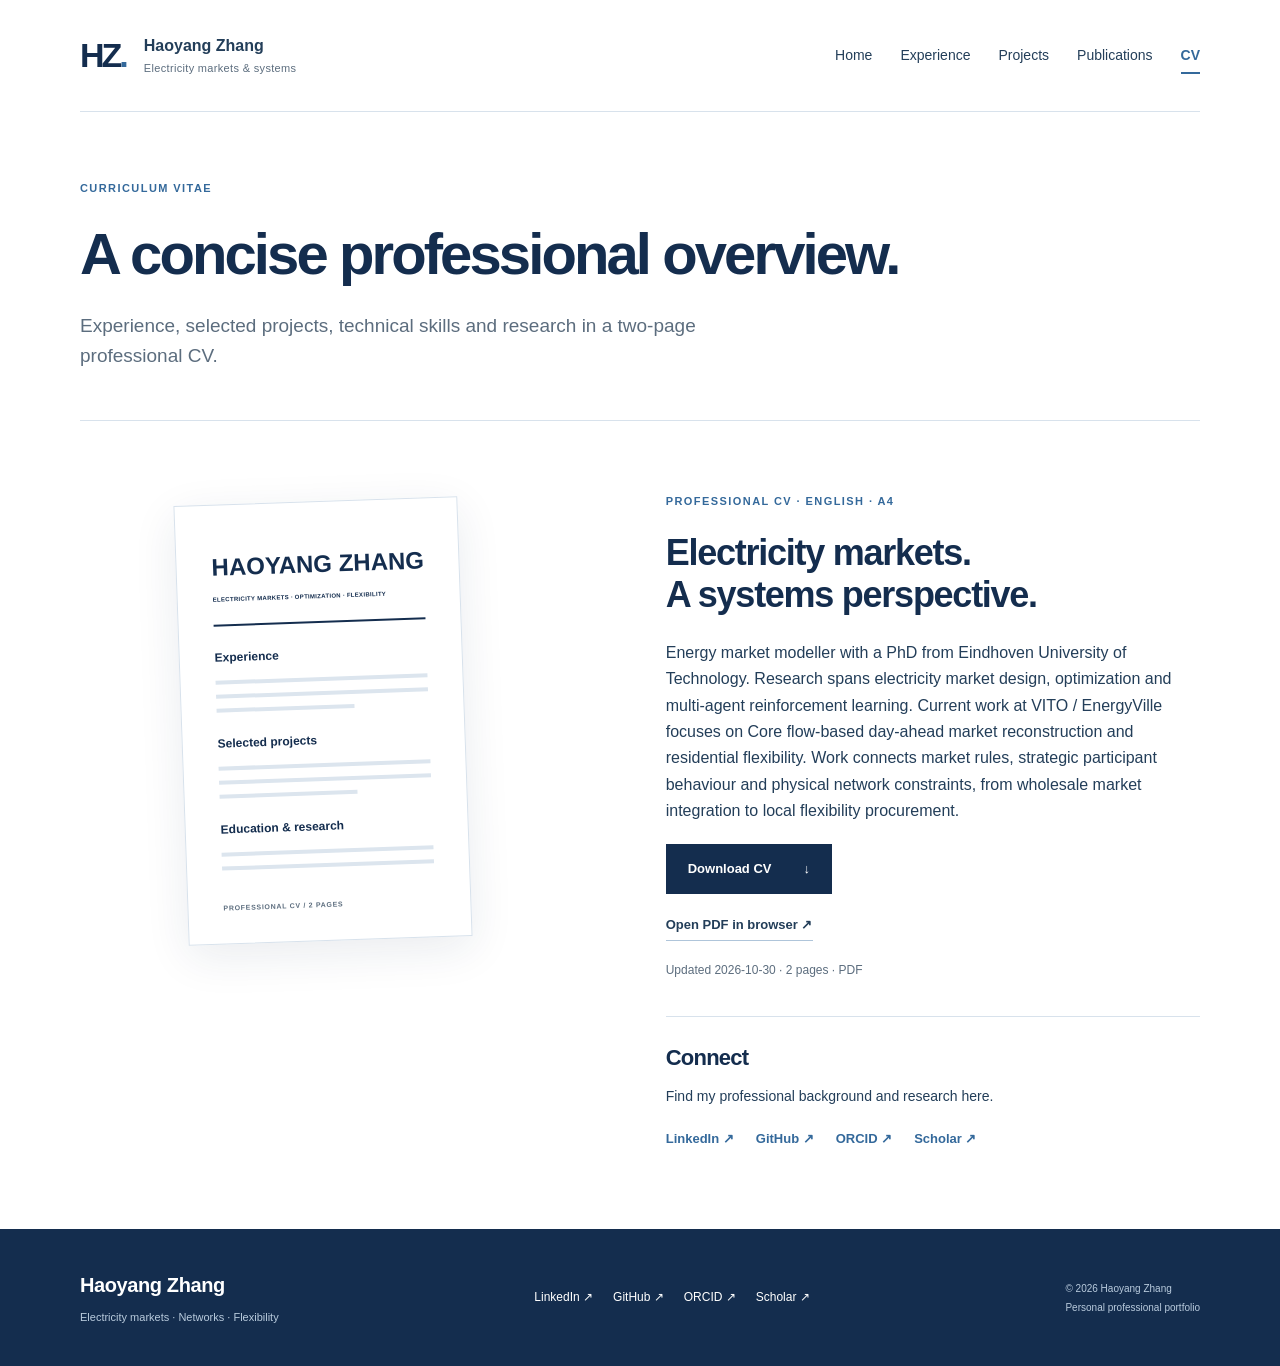
==== cv/index.html @ 6460a1ed "Publish reviewed professional portfolio" ====
<!doctype html>
<html lang="en">
<head>
  <meta charset="utf-8">
  <meta name="viewport" content="width=device-width,initial-scale=1">
  <meta name="description" content="I study how electricity markets work, how participants respond to their rules, and how network constraints shape the outcome. At VITO / EnergyVille, I work on European market reconstruction and residential flexibility.">
  <meta name="theme-color" content="#142D4E">
  <title>CV | Haoyang Zhang</title>
  <link rel="canonical" href="https://zhanghaoyang1993.github.io/cv/">
  <link rel="icon" href="/assets/favicon.svg" type="image/svg+xml">
  <link rel="stylesheet" href="/assets/style.css">
</head>
<body>
<a class="skip" href="#main">Skip to content</a>
<header class="header wrap">
  <a class="identity" href="/" aria-label="Haoyang Zhang home"><span class="monogram">HZ<span>.</span></span><span>Haoyang Zhang<span class="identity-sub">Electricity markets & systems</span></span></a>
  <nav aria-label="Main navigation"><a href="/">Home</a><a href="/experience/">Experience</a><a href="/projects/">Projects</a><a href="/publications/">Publications</a><a href="/cv/" aria-current="page">CV</a></nav>
</header>
<main id="main">

<section class="page-heading wrap"><p class="eyebrow">Curriculum vitae</p><h1>A concise professional overview.</h1><p class="deck">Experience, selected projects, technical skills and research in a two-page professional CV.</p></section>
<section class="wrap section cv-layout"><div class="cv-paper" aria-hidden="true"><div>HAOYANG ZHANG</div><span>ELECTRICITY MARKETS · OPTIMIZATION · FLEXIBILITY</span><hr><b>Experience</b><i></i><i></i><i class="short"></i><b>Selected projects</b><i></i><i></i><i class="short"></i><b>Education & research</b><i></i><i></i><span class="paper-page">PROFESSIONAL CV / 2 PAGES</span></div><div class="cv-copy"><p class="eyebrow">Professional CV · English · A4</p><h2>Electricity markets.<br>A systems perspective.</h2><p>Energy market modeller with a PhD from Eindhoven University of Technology. Research spans electricity market design, optimization and multi-agent reinforcement learning. Current work at VITO / EnergyVille focuses on Core flow-based day-ahead market reconstruction and residential flexibility. Work connects market rules, strategic participant behaviour and physical network constraints, from wholesale market integration to local flexibility procurement.</p><a class="button" href="/assets/Haoyang_Zhang_Professional_CV.pdf" download>Download CV <span aria-hidden="true">↓</span></a><a class="text-link" href="/assets/Haoyang_Zhang_Professional_CV.pdf">Open PDF in browser ↗</a><p class="small">Updated 2026-10-30 · 2 pages · PDF</p><div class="contact-block"><h3>Connect</h3><p>Find my professional background and research here.</p><div class="inline-links"><a href="https://be.linkedin.com/in/haoyang-zhang-272397138">LinkedIn ↗</a><a href="https://github.com/zhanghaoyang1993">GitHub ↗</a><a href="https://orcid.org/0000-0002-3418-0367">ORCID ↗</a><a href="https://scholar.google.com/citations?user=-BL6CnoAAAAJ&amp;hl=en">Scholar ↗</a></div></div></div></section>

</main>
<footer class="footer"><div class="wrap footer-inner"><div class="footer-name">Haoyang Zhang<span>Electricity markets · Networks · Flexibility</span></div><div class="footer-links"><a href="https://be.linkedin.com/in/haoyang-zhang-272397138">LinkedIn ↗</a><a href="https://github.com/zhanghaoyang1993">GitHub ↗</a><a href="https://orcid.org/0000-0002-3418-0367">ORCID ↗</a><a href="https://scholar.google.com/citations?user=-BL6CnoAAAAJ&amp;hl=en">Scholar ↗</a></div><p>© 2026 Haoyang Zhang<br><span>Personal professional portfolio</span></p></div></footer>
</body></html>
---- assets/style.css ----
:root{--navy:#142D4E;--blue:#34699B;--light:#EEF5FC;--white:#FFFFFF;--ink:#233e59;--muted:#5c6d7e;--line:#d8e2ec}*{box-sizing:border-box}html{scroll-behavior:smooth;scroll-padding-top:24px}body{margin:0;color:var(--ink);background:var(--white);font-family:"Segoe UI",Arial,sans-serif;font-size:16px;line-height:1.65;-webkit-font-smoothing:antialiased}a{color:inherit;text-decoration:none}a:hover{color:var(--blue)}a:focus-visible{outline:3px solid var(--blue);outline-offset:5px}h1,h2,h3,p{margin-top:0}h1,h2,h3{color:var(--navy);font-weight:600;line-height:1.16;letter-spacing:-.035em}h2{font-size:38px;margin-bottom:24px}h3{font-size:24px;margin-bottom:14px}p{margin-bottom:20px}ul,ol{padding-left:22px}li{margin-bottom:10px}.wrap{width:min(1120px,calc(100% - 80px));margin:auto}.header{min-height:112px;display:flex;align-items:center;justify-content:space-between;gap:30px;border-bottom:1px solid var(--line)}.identity{display:flex;align-items:center;gap:18px;font-size:16px;font-weight:600;line-height:1.4}.identity-sub{display:block;font-weight:400;color:var(--muted);font-size:11px;letter-spacing:.03em;margin-top:4px}.monogram{font-size:34px;letter-spacing:-3px;color:var(--navy)}.monogram span{color:var(--blue)}nav{display:flex;gap:28px;font-size:14px}nav a{padding:12px 0;position:relative}nav a[aria-current=page]{color:var(--blue);font-weight:600}nav a[aria-current=page]:after{content:"";position:absolute;bottom:5px;left:0;right:0;height:2px;background:var(--blue)}.hero{display:grid;grid-template-columns:1.15fr 1fr;gap:60px;align-items:center;padding-top:68px;padding-bottom:76px}.eyebrow{text-transform:uppercase;letter-spacing:.13em;font-size:11px;line-height:1.6;font-weight:650;color:var(--blue);margin-bottom:22px}.dot{display:inline-block;width:6px;height:6px;border-radius:50%;background:var(--blue);margin:0 9px 2px 0}.hero h1{font-size:100px;line-height:.99;letter-spacing:-.07em;margin:26px 0 26px}.hero h1 span{color:var(--blue)}.hero-role{font-size:20px;line-height:1.6;margin-bottom:30px}.hero-role span{font-size:16px;color:var(--muted)}.actions{display:flex;align-items:center;gap:26px;flex-wrap:wrap}.button{display:inline-flex;align-items:center;gap:32px;background:var(--navy);color:white;font-size:13px;font-weight:600;padding:14px 22px}.button:hover{background:var(--blue);color:white}.text-link{font-size:13px;font-weight:600;border-bottom:1px solid #afc5da;padding-bottom:5px}.research-visual{background:var(--light);padding:28px 30px 24px;margin-top:16px}.visual-label{display:flex;justify-content:space-between;gap:15px;font-size:9px;letter-spacing:.14em;color:var(--blue)}.research-visual svg{width:100%;display:block;margin:26px 0 12px}.research-visual p{font-size:24px;line-height:1.35;letter-spacing:-.03em;font-weight:350;margin-bottom:16px}.research-visual strong{font-weight:600}.visual-caption{font-size:10px;color:var(--muted)}.intro-band{background:var(--light);padding:48px 0}.split{display:grid;grid-template-columns:1fr 2fr;gap:56px}.split>.eyebrow{padding-top:6px}.intro-text{font-size:20px;line-height:1.65;letter-spacing:-.015em}.intro-text p:last-child{margin-bottom:0}.intro-text strong{font-weight:600}.section{padding-top:72px;padding-bottom:64px}.section-top{display:flex;justify-content:space-between;align-items:end;margin-bottom:32px}.section-top h2{margin-bottom:0}.section-top .eyebrow{margin-bottom:10px}.project-row{display:grid;grid-template-columns:72px 1fr;border-top:1px solid var(--line);padding:32px 0}.project-row:last-child{border-bottom:1px solid var(--line)}.project-number{font-size:13px;color:var(--blue);padding-top:4px}.project-row .eyebrow{font-size:10px;margin-bottom:10px}.project-row h3{font-size:30px}.project-row h3 a{display:flex;justify-content:space-between;gap:20px}.project-row h3 span{font-size:25px;font-weight:400}.project-row p:not(.eyebrow){max-width:800px;font-size:16px;margin-bottom:18px}.tags{display:flex;flex-wrap:wrap;gap:8px 20px}.tags span{font-size:11px;color:var(--muted)}.tags span:not(:last-child):after{content:"/";margin-left:20px;color:#b6c4d2}.research-strip{display:grid;grid-template-columns:1fr 1fr;gap:100px;padding-top:28px;padding-bottom:88px}.research-strip>div:nth-child(2){padding-top:36px}.research-strip h2{font-size:38px}.page-heading{padding:68px 0 48px;border-bottom:1px solid var(--line)}.page-heading h1{font-size:58px;max-width:850px;margin-bottom:24px;letter-spacing:-.05em}.deck{font-size:19px;max-width:710px;color:var(--muted);line-height:1.6;margin-bottom:0}.timeline h2{margin-bottom:36px}.timeline-row{display:grid;grid-template-columns:240px 1fr;gap:40px;padding:30px 0;border-top:1px solid var(--line)}.timeline-row:last-child{padding-bottom:0}.date{font-size:13px;color:var(--blue)}.date span{color:var(--muted)}.timeline-row .eyebrow{margin-bottom:9px}.timeline-row h3{margin-bottom:8px}.organization{font-size:16px;font-weight:600;margin-bottom:14px}.timeline-row p:last-child{margin-bottom:0}.timeline-row ul{font-size:15px}.inline-links{display:flex;flex-wrap:wrap;gap:22px;font-size:13px;font-weight:600;color:var(--blue)}.education-band{background:var(--light)}.awards{display:grid;grid-template-columns:repeat(3,1fr);gap:36px;margin-top:40px}.awards article{border-top:2px solid var(--blue);padding-top:20px}.awards h3{font-size:21px}.awards p{font-size:13px}.detail-hero{padding:40px 0 48px;border-bottom:1px solid var(--line)}.back-link{font-size:13px;display:inline-block;margin-bottom:42px;color:var(--blue)}.detail-hero h1{font-size:60px;max-width:800px;overflow-wrap:anywhere}.detail-hero .tags{margin-top:24px}.detail-layout{display:grid;grid-template-columns:230px 1fr;gap:70px;padding-top:52px;padding-bottom:60px}.detail-layout aside a{display:block;font-size:13px;padding:8px 0}.prose section{margin-bottom:45px}.prose h2{font-size:28px}.prose .question{font-size:23px;line-height:1.5;color:var(--navy)}.prose a{color:var(--blue);text-decoration:underline}.next-project{border-top:1px solid var(--line);padding:32px 0 60px}.next-project a{font-size:28px;color:var(--navy);display:flex;justify-content:space-between}.publication-intro{display:flex;justify-content:space-between;gap:30px;align-items:start;font-size:13px}.publication-intro .text-link{white-space:nowrap}.year-nav{margin:20px 0 36px;gap:18px;flex-wrap:wrap}.year-nav a{padding:8px 14px;background:var(--light);font-size:13px;color:var(--blue)}.publication-year{display:grid;grid-template-columns:150px 1fr;gap:35px;border-top:1px solid var(--line);padding-top:35px}.publication-year>h2{color:var(--blue);font-size:28px}.publication{padding-bottom:30px;margin-bottom:30px;border-bottom:1px solid var(--line)}.publication:last-child{border-bottom:0;margin-bottom:0}.publication .eyebrow{font-size:10px;margin-bottom:12px}.publication h3{font-size:22px;line-height:1.4;letter-spacing:-.02em}.authors{font-size:13px;margin-bottom:8px}.venue{font-size:13px;color:var(--muted);margin-bottom:8px}.doi{font-size:12px;color:var(--blue);overflow-wrap:anywhere}.publication-note{font-size:12px;color:var(--blue);margin:8px 0}.cv-layout{display:grid;grid-template-columns:1fr 1.1fr;gap:100px;align-items:start}.cv-paper{background:white;box-shadow:0 12px 45px #142d4e17;border:1px solid var(--line);padding:42px 35px 30px;aspect-ratio:210/297;transform:rotate(-2deg);font-size:24px;font-weight:650;color:var(--navy);max-width:380px;margin:8px auto}.cv-paper>span{display:block;font-size:6px;letter-spacing:.05em;margin-top:8px}.cv-paper hr{border:0;border-top:2px solid var(--navy);margin:20px 0}.cv-paper b{font-size:12px;display:block;margin:22px 0 12px}.cv-paper i{display:block;height:4px;background:#dce5ee;width:100%;margin:10px 0}.cv-paper i.short{width:65%}.cv-paper span.paper-page{font-size:7px;margin-top:32px;letter-spacing:.1em;color:var(--muted)}.cv-copy h2{font-size:36px}.cv-copy>.text-link{display:block;width:max-content;margin:20px 0}.small{font-size:12px;color:var(--muted)}.contact-block{border-top:1px solid var(--line);padding-top:28px;margin-top:35px}.contact-block h3{font-size:22px}.contact-block p{font-size:14px}.footer{background:var(--navy);color:white;padding:40px 0;margin-top:16px}.footer-inner{display:flex;align-items:center;justify-content:space-between;gap:35px}.footer-name{font-size:20px;font-weight:600;letter-spacing:-.02em}.footer-name span{display:block;font-size:11px;color:#b9cbdd;font-weight:400;letter-spacing:0;margin-top:6px}.footer-links{display:flex;gap:20px;font-size:12px}.footer a:hover{color:#b9d8f4}.footer p{font-size:10px;line-height:1.9;margin:0;color:#b9cbdd}.skip{position:fixed;left:20px;top:-80px;background:white;color:var(--navy);padding:12px;z-index:99}.skip:focus{top:12px}
@media(max-width:900px){.wrap{width:calc(100% - 48px)}.header{gap:24px}.identity-sub{display:none}nav{gap:19px}.hero{gap:32px;padding-top:48px}.hero h1{font-size:82px}.research-visual{padding:22px}.research-visual p{font-size:21px}.actions{gap:18px}.split{gap:30px;grid-template-columns:1fr 2fr}.research-strip{gap:50px}.timeline-row{grid-template-columns:185px 1fr;gap:30px}.detail-layout{grid-template-columns:180px 1fr;gap:35px}.cv-layout{gap:55px}.footer-inner{flex-wrap:wrap}.publication-year{grid-template-columns:100px 1fr}}
@media(max-width:640px){.wrap{width:calc(100% - 40px)}.header{flex-direction:column;align-items:start;gap:10px;padding:20px 0 12px;min-height:0}.identity{font-size:14px}.monogram{font-size:28px}.identity-sub{display:block;font-size:10px}.header nav{width:100%;justify-content:space-between;gap:10px;font-size:12px}.hero{grid-template-columns:1fr;gap:28px;padding:38px 0 40px}.hero h1{font-size:82px;margin:24px 0}.hero .eyebrow{font-size:9px}.hero-role{font-size:18px}.hero-role span{font-size:14px}.actions{gap:22px}.button{font-size:12px;padding:13px 18px;gap:22px}.text-link{font-size:12px}.research-visual{margin-top:5px;padding:22px 24px}.research-visual svg{max-height:235px;margin:15px 0}.research-visual p{font-size:23px}.split{grid-template-columns:1fr;gap:8px}.intro-band{padding:30px 0}.intro-text{font-size:17px}.section{padding-top:42px;padding-bottom:40px}h2{font-size:30px}.section-top{gap:20px;align-items:end}.section-top .eyebrow{font-size:9px}.section-top .text-link{white-space:nowrap}.project-row{grid-template-columns:32px 1fr;padding:26px 0}.project-row .eyebrow{font-size:9px}.project-row h3{font-size:25px}.project-row p:not(.eyebrow){font-size:14px}.project-number{font-size:11px}.tags{gap:6px 12px}.tags span{font-size:10px}.tags span:not(:last-child):after{margin-left:12px}.research-strip{grid-template-columns:1fr;gap:0;padding-top:10px}.research-strip h2{font-size:32px}.research-strip>div:nth-child(2){padding-top:0}.page-heading{padding:42px 0 34px}.page-heading h1{font-size:42px}.deck{font-size:17px}.timeline-row{grid-template-columns:1fr;gap:6px;padding:25px 0}.date{margin-bottom:8px}.timeline-row h3{font-size:23px}.awards{grid-template-columns:1fr;gap:22px}.awards article{padding-top:15px}.awards .eyebrow{margin-bottom:10px}.detail-hero{padding-top:25px}.detail-hero h1{font-size:42px}.detail-hero .eyebrow{font-size:10px}.back-link{margin-bottom:30px}.detail-layout{grid-template-columns:1fr;gap:35px;padding-top:30px}.detail-layout aside{display:flex;flex-wrap:wrap;gap:8px 18px;border-bottom:1px solid var(--line);padding-bottom:20px}.detail-layout aside>.eyebrow{width:100%;margin-bottom:0}.detail-layout aside a{font-size:12px}.prose h2{font-size:26px}.prose .question{font-size:21px}.next-project a{font-size:23px}.publication-intro{flex-direction:column;gap:6px}.publication-year{grid-template-columns:1fr;gap:4px}.publication-year>h2{font-size:27px;margin-bottom:22px}.publication h3{font-size:20px}.publication .eyebrow{font-size:9px}.cv-layout{grid-template-columns:1fr;gap:38px}.cv-paper{width:78%;padding:30px 25px;font-size:21px}.cv-copy h2{font-size:31px}.footer-inner{flex-direction:column;align-items:start;gap:24px}.footer-name{font-size:20px}.footer-links{gap:22px}.footer p{font-size:10px}}
@media(prefers-reduced-motion:reduce){html{scroll-behavior:auto}}
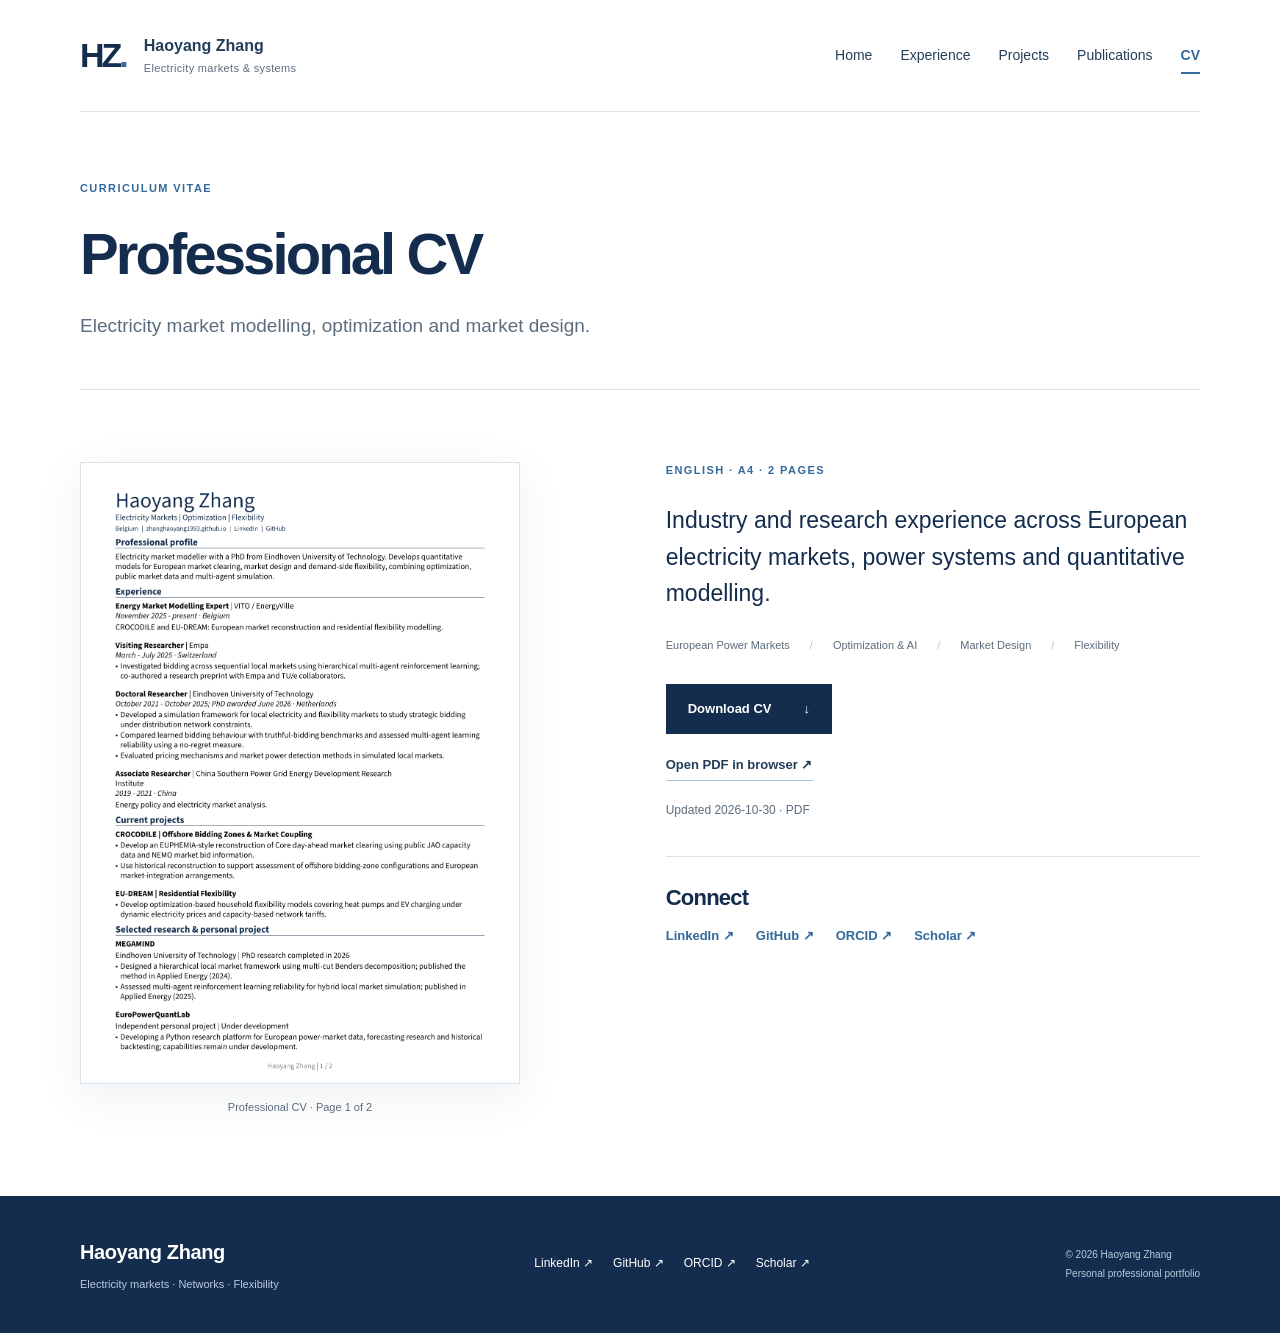
==== commit cd9618d3: "Publish reviewed professional portfolio" ====
--- a/cv/index.html
+++ b/cv/index.html
@@ -1,3 +1,4 @@
+
 
 
 
@@ -6,10 +7,15 @@
 <head>
   <meta charset="utf-8">
   <meta name="viewport" content="width=device-width,initial-scale=1">
-  <meta name="description" content="I study how electricity markets work, how participants respond to their rules, and how network constraints shape the outcome. At VITO / EnergyVille, I work on European market reconstruction and residential flexibility.">
+  <meta name="description" content="Download Haoyang Zhang’s professional CV: European electricity markets, optimization, AI-based simulation, market design and demand-side flexibility.">
   <meta name="theme-color" content="#142D4E">
-  <title>CV | Haoyang Zhang</title>
+  <title>Professional CV — Electricity Markets &amp; Optimization | Haoyang Zhang</title>
+  <meta property="og:title" content="Professional CV — Electricity Markets &amp; Optimization | Haoyang Zhang">
+  <meta property="og:description" content="Download Haoyang Zhang’s professional CV: European electricity markets, optimization, AI-based simulation, market design and demand-side flexibility.">
+  <meta property="og:type" content="website">
+  <meta property="og:url" content="https://zhanghaoyang1993.github.io/cv/">
   <link rel="canonical" href="https://zhanghaoyang1993.github.io/cv/">
+  
   <link rel="icon" href="/assets/favicon.svg" type="image/svg+xml">
   <link rel="stylesheet" href="/assets/style.css">
 </head>
@@ -21,8 +27,8 @@
 </header>
 <main id="main">
 
-<section class="page-heading wrap"><p class="eyebrow">Curriculum vitae</p><h1>A concise professional overview.</h1><p class="deck">Experience, selected projects, technical skills and research in a two-page professional CV.</p></section>
-<section class="wrap section cv-layout"><div class="cv-paper" aria-hidden="true"><div>HAOYANG ZHANG</div><span>ELECTRICITY MARKETS · OPTIMIZATION · FLEXIBILITY</span><hr><b>Experience</b><i></i><i></i><i class="short"></i><b>Selected projects</b><i></i><i></i><i class="short"></i><b>Education & research</b><i></i><i></i><span class="paper-page">PROFESSIONAL CV / 2 PAGES</span></div><div class="cv-copy"><p class="eyebrow">Professional CV · English · A4</p><h2>Electricity markets.<br>A systems perspective.</h2><p>Energy market modeller with a PhD from Eindhoven University of Technology. Research spans electricity market design, optimization and multi-agent reinforcement learning. Current work at VITO / EnergyVille focuses on Core flow-based day-ahead market reconstruction and residential flexibility. Work connects market rules, strategic participant behaviour and physical network constraints, from wholesale market integration to local flexibility procurement.</p><a class="button" href="/assets/Haoyang_Zhang_Professional_CV.pdf" download>Download CV <span aria-hidden="true">↓</span></a><a class="text-link" href="/assets/Haoyang_Zhang_Professional_CV.pdf">Open PDF in browser ↗</a><p class="small">Updated 2026-10-30 · 2 pages · PDF</p><div class="contact-block"><h3>Connect</h3><p>Find my professional background and research here.</p><div class="inline-links"><a href="https://be.linkedin.com/in/haoyang-zhang-272397138">LinkedIn ↗</a><a href="https://github.com/zhanghaoyang1993">GitHub ↗</a><a href="https://orcid.org/0000-0002-3418-0367">ORCID ↗</a><a href="https://scholar.google.com/citations?user=-BL6CnoAAAAJ&amp;hl=en">Scholar ↗</a></div></div></div></section>
+<section class="page-heading wrap"><p class="eyebrow">Curriculum vitae</p><h1>Professional CV</h1><p class="deck">Electricity market modelling, optimization and market design.</p></section>
+<section class="wrap section cv-layout"><figure class="cv-preview"><a href="/assets/Haoyang_Zhang_Professional_CV.pdf" aria-label="Open the professional CV PDF"><img src="/assets/Haoyang_Zhang_Professional_CV_preview.png" alt="First page of Haoyang Zhang’s professional CV" width="1191" height="1684"></a><figcaption>Professional CV · Page 1 of 2</figcaption></figure><div class="cv-copy"><p class="eyebrow">English · A4 · 2 pages</p><p class="cv-support">Industry and research experience across European electricity markets, power systems and quantitative modelling.</p><div class="tags"><span>European Power Markets</span><span>Optimization &amp; AI</span><span>Market Design</span><span>Flexibility</span></div><a class="button" href="/assets/Haoyang_Zhang_Professional_CV.pdf" download>Download CV <span aria-hidden="true">↓</span></a><a class="text-link" href="/assets/Haoyang_Zhang_Professional_CV.pdf">Open PDF in browser ↗</a><p class="small">Updated 2026-10-30 · PDF</p><div class="contact-block"><h3>Connect</h3><div class="inline-links"><a href="https://be.linkedin.com/in/haoyang-zhang-272397138">LinkedIn ↗</a><a href="https://github.com/zhanghaoyang1993">GitHub ↗</a><a href="https://orcid.org/0000-0002-3418-0367">ORCID ↗</a><a href="https://scholar.google.com/citations?user=-BL6CnoAAAAJ&amp;hl=en">Scholar ↗</a></div></div></div></section>
 
 </main>
 <footer class="footer"><div class="wrap footer-inner"><div class="footer-name">Haoyang Zhang<span>Electricity markets · Networks · Flexibility</span></div><div class="footer-links"><a href="https://be.linkedin.com/in/haoyang-zhang-272397138">LinkedIn ↗</a><a href="https://github.com/zhanghaoyang1993">GitHub ↗</a><a href="https://orcid.org/0000-0002-3418-0367">ORCID ↗</a><a href="https://scholar.google.com/citations?user=-BL6CnoAAAAJ&amp;hl=en">Scholar ↗</a></div><p>© 2026 Haoyang Zhang<br><span>Personal professional portfolio</span></p></div></footer>
--- a/assets/style.css
+++ b/assets/style.css
@@ -1,4 +1,135 @@
-:root{--navy:#142D4E;--blue:#34699B;--light:#EEF5FC;--white:#FFFFFF;--ink:#233e59;--muted:#5c6d7e;--line:#d8e2ec}*{box-sizing:border-box}html{scroll-behavior:smooth;scroll-padding-top:24px}body{margin:0;color:var(--ink);background:var(--white);font-family:"Segoe UI",Arial,sans-serif;font-size:16px;line-height:1.65;-webkit-font-smoothing:antialiased}a{color:inherit;text-decoration:none}a:hover{color:var(--blue)}a:focus-visible{outline:3px solid var(--blue);outline-offset:5px}h1,h2,h3,p{margin-top:0}h1,h2,h3{color:var(--navy);font-weight:600;line-height:1.16;letter-spacing:-.035em}h2{font-size:38px;margin-bottom:24px}h3{font-size:24px;margin-bottom:14px}p{margin-bottom:20px}ul,ol{padding-left:22px}li{margin-bottom:10px}.wrap{width:min(1120px,calc(100% - 80px));margin:auto}.header{min-height:112px;display:flex;align-items:center;justify-content:space-between;gap:30px;border-bottom:1px solid var(--line)}.identity{display:flex;align-items:center;gap:18px;font-size:16px;font-weight:600;line-height:1.4}.identity-sub{display:block;font-weight:400;color:var(--muted);font-size:11px;letter-spacing:.03em;margin-top:4px}.monogram{font-size:34px;letter-spacing:-3px;color:var(--navy)}.monogram span{color:var(--blue)}nav{display:flex;gap:28px;font-size:14px}nav a{padding:12px 0;position:relative}nav a[aria-current=page]{color:var(--blue);font-weight:600}nav a[aria-current=page]:after{content:"";position:absolute;bottom:5px;left:0;right:0;height:2px;background:var(--blue)}.hero{display:grid;grid-template-columns:1.15fr 1fr;gap:60px;align-items:center;padding-top:68px;padding-bottom:76px}.eyebrow{text-transform:uppercase;letter-spacing:.13em;font-size:11px;line-height:1.6;font-weight:650;color:var(--blue);margin-bottom:22px}.dot{display:inline-block;width:6px;height:6px;border-radius:50%;background:var(--blue);margin:0 9px 2px 0}.hero h1{font-size:100px;line-height:.99;letter-spacing:-.07em;margin:26px 0 26px}.hero h1 span{color:var(--blue)}.hero-role{font-size:20px;line-height:1.6;margin-bottom:30px}.hero-role span{font-size:16px;color:var(--muted)}.actions{display:flex;align-items:center;gap:26px;flex-wrap:wrap}.button{display:inline-flex;align-items:center;gap:32px;background:var(--navy);color:white;font-size:13px;font-weight:600;padding:14px 22px}.button:hover{background:var(--blue);color:white}.text-link{font-size:13px;font-weight:600;border-bottom:1px solid #afc5da;padding-bottom:5px}.research-visual{background:var(--light);padding:28px 30px 24px;margin-top:16px}.visual-label{display:flex;justify-content:space-between;gap:15px;font-size:9px;letter-spacing:.14em;color:var(--blue)}.research-visual svg{width:100%;display:block;margin:26px 0 12px}.research-visual p{font-size:24px;line-height:1.35;letter-spacing:-.03em;font-weight:350;margin-bottom:16px}.research-visual strong{font-weight:600}.visual-caption{font-size:10px;color:var(--muted)}.intro-band{background:var(--light);padding:48px 0}.split{display:grid;grid-template-columns:1fr 2fr;gap:56px}.split>.eyebrow{padding-top:6px}.intro-text{font-size:20px;line-height:1.65;letter-spacing:-.015em}.intro-text p:last-child{margin-bottom:0}.intro-text strong{font-weight:600}.section{padding-top:72px;padding-bottom:64px}.section-top{display:flex;justify-content:space-between;align-items:end;margin-bottom:32px}.section-top h2{margin-bottom:0}.section-top .eyebrow{margin-bottom:10px}.project-row{display:grid;grid-template-columns:72px 1fr;border-top:1px solid var(--line);padding:32px 0}.project-row:last-child{border-bottom:1px solid var(--line)}.project-number{font-size:13px;color:var(--blue);padding-top:4px}.project-row .eyebrow{font-size:10px;margin-bottom:10px}.project-row h3{font-size:30px}.project-row h3 a{display:flex;justify-content:space-between;gap:20px}.project-row h3 span{font-size:25px;font-weight:400}.project-row p:not(.eyebrow){max-width:800px;font-size:16px;margin-bottom:18px}.tags{display:flex;flex-wrap:wrap;gap:8px 20px}.tags span{font-size:11px;color:var(--muted)}.tags span:not(:last-child):after{content:"/";margin-left:20px;color:#b6c4d2}.research-strip{display:grid;grid-template-columns:1fr 1fr;gap:100px;padding-top:28px;padding-bottom:88px}.research-strip>div:nth-child(2){padding-top:36px}.research-strip h2{font-size:38px}.page-heading{padding:68px 0 48px;border-bottom:1px solid var(--line)}.page-heading h1{font-size:58px;max-width:850px;margin-bottom:24px;letter-spacing:-.05em}.deck{font-size:19px;max-width:710px;color:var(--muted);line-height:1.6;margin-bottom:0}.timeline h2{margin-bottom:36px}.timeline-row{display:grid;grid-template-columns:240px 1fr;gap:40px;padding:30px 0;border-top:1px solid var(--line)}.timeline-row:last-child{padding-bottom:0}.date{font-size:13px;color:var(--blue)}.date span{color:var(--muted)}.timeline-row .eyebrow{margin-bottom:9px}.timeline-row h3{margin-bottom:8px}.organization{font-size:16px;font-weight:600;margin-bottom:14px}.timeline-row p:last-child{margin-bottom:0}.timeline-row ul{font-size:15px}.inline-links{display:flex;flex-wrap:wrap;gap:22px;font-size:13px;font-weight:600;color:var(--blue)}.education-band{background:var(--light)}.awards{display:grid;grid-template-columns:repeat(3,1fr);gap:36px;margin-top:40px}.awards article{border-top:2px solid var(--blue);padding-top:20px}.awards h3{font-size:21px}.awards p{font-size:13px}.detail-hero{padding:40px 0 48px;border-bottom:1px solid var(--line)}.back-link{font-size:13px;display:inline-block;margin-bottom:42px;color:var(--blue)}.detail-hero h1{font-size:60px;max-width:800px;overflow-wrap:anywhere}.detail-hero .tags{margin-top:24px}.detail-layout{display:grid;grid-template-columns:230px 1fr;gap:70px;padding-top:52px;padding-bottom:60px}.detail-layout aside a{display:block;font-size:13px;padding:8px 0}.prose section{margin-bottom:45px}.prose h2{font-size:28px}.prose .question{font-size:23px;line-height:1.5;color:var(--navy)}.prose a{color:var(--blue);text-decoration:underline}.next-project{border-top:1px solid var(--line);padding:32px 0 60px}.next-project a{font-size:28px;color:var(--navy);display:flex;justify-content:space-between}.publication-intro{display:flex;justify-content:space-between;gap:30px;align-items:start;font-size:13px}.publication-intro .text-link{white-space:nowrap}.year-nav{margin:20px 0 36px;gap:18px;flex-wrap:wrap}.year-nav a{padding:8px 14px;background:var(--light);font-size:13px;color:var(--blue)}.publication-year{display:grid;grid-template-columns:150px 1fr;gap:35px;border-top:1px solid var(--line);padding-top:35px}.publication-year>h2{color:var(--blue);font-size:28px}.publication{padding-bottom:30px;margin-bottom:30px;border-bottom:1px solid var(--line)}.publication:last-child{border-bottom:0;margin-bottom:0}.publication .eyebrow{font-size:10px;margin-bottom:12px}.publication h3{font-size:22px;line-height:1.4;letter-spacing:-.02em}.authors{font-size:13px;margin-bottom:8px}.venue{font-size:13px;color:var(--muted);margin-bottom:8px}.doi{font-size:12px;color:var(--blue);overflow-wrap:anywhere}.publication-note{font-size:12px;color:var(--blue);margin:8px 0}.cv-layout{display:grid;grid-template-columns:1fr 1.1fr;gap:100px;align-items:start}.cv-paper{background:white;box-shadow:0 12px 45px #142d4e17;border:1px solid var(--line);padding:42px 35px 30px;aspect-ratio:210/297;transform:rotate(-2deg);font-size:24px;font-weight:650;color:var(--navy);max-width:380px;margin:8px auto}.cv-paper>span{display:block;font-size:6px;letter-spacing:.05em;margin-top:8px}.cv-paper hr{border:0;border-top:2px solid var(--navy);margin:20px 0}.cv-paper b{font-size:12px;display:block;margin:22px 0 12px}.cv-paper i{display:block;height:4px;background:#dce5ee;width:100%;margin:10px 0}.cv-paper i.short{width:65%}.cv-paper span.paper-page{font-size:7px;margin-top:32px;letter-spacing:.1em;color:var(--muted)}.cv-copy h2{font-size:36px}.cv-copy>.text-link{display:block;width:max-content;margin:20px 0}.small{font-size:12px;color:var(--muted)}.contact-block{border-top:1px solid var(--line);padding-top:28px;margin-top:35px}.contact-block h3{font-size:22px}.contact-block p{font-size:14px}.footer{background:var(--navy);color:white;padding:40px 0;margin-top:16px}.footer-inner{display:flex;align-items:center;justify-content:space-between;gap:35px}.footer-name{font-size:20px;font-weight:600;letter-spacing:-.02em}.footer-name span{display:block;font-size:11px;color:#b9cbdd;font-weight:400;letter-spacing:0;margin-top:6px}.footer-links{display:flex;gap:20px;font-size:12px}.footer a:hover{color:#b9d8f4}.footer p{font-size:10px;line-height:1.9;margin:0;color:#b9cbdd}.skip{position:fixed;left:20px;top:-80px;background:white;color:var(--navy);padding:12px;z-index:99}.skip:focus{top:12px}
-@media(max-width:900px){.wrap{width:calc(100% - 48px)}.header{gap:24px}.identity-sub{display:none}nav{gap:19px}.hero{gap:32px;padding-top:48px}.hero h1{font-size:82px}.research-visual{padding:22px}.research-visual p{font-size:21px}.actions{gap:18px}.split{gap:30px;grid-template-columns:1fr 2fr}.research-strip{gap:50px}.timeline-row{grid-template-columns:185px 1fr;gap:30px}.detail-layout{grid-template-columns:180px 1fr;gap:35px}.cv-layout{gap:55px}.footer-inner{flex-wrap:wrap}.publication-year{grid-template-columns:100px 1fr}}
-@media(max-width:640px){.wrap{width:calc(100% - 40px)}.header{flex-direction:column;align-items:start;gap:10px;padding:20px 0 12px;min-height:0}.identity{font-size:14px}.monogram{font-size:28px}.identity-sub{display:block;font-size:10px}.header nav{width:100%;justify-content:space-between;gap:10px;font-size:12px}.hero{grid-template-columns:1fr;gap:28px;padding:38px 0 40px}.hero h1{font-size:82px;margin:24px 0}.hero .eyebrow{font-size:9px}.hero-role{font-size:18px}.hero-role span{font-size:14px}.actions{gap:22px}.button{font-size:12px;padding:13px 18px;gap:22px}.text-link{font-size:12px}.research-visual{margin-top:5px;padding:22px 24px}.research-visual svg{max-height:235px;margin:15px 0}.research-visual p{font-size:23px}.split{grid-template-columns:1fr;gap:8px}.intro-band{padding:30px 0}.intro-text{font-size:17px}.section{padding-top:42px;padding-bottom:40px}h2{font-size:30px}.section-top{gap:20px;align-items:end}.section-top .eyebrow{font-size:9px}.section-top .text-link{white-space:nowrap}.project-row{grid-template-columns:32px 1fr;padding:26px 0}.project-row .eyebrow{font-size:9px}.project-row h3{font-size:25px}.project-row p:not(.eyebrow){font-size:14px}.project-number{font-size:11px}.tags{gap:6px 12px}.tags span{font-size:10px}.tags span:not(:last-child):after{margin-left:12px}.research-strip{grid-template-columns:1fr;gap:0;padding-top:10px}.research-strip h2{font-size:32px}.research-strip>div:nth-child(2){padding-top:0}.page-heading{padding:42px 0 34px}.page-heading h1{font-size:42px}.deck{font-size:17px}.timeline-row{grid-template-columns:1fr;gap:6px;padding:25px 0}.date{margin-bottom:8px}.timeline-row h3{font-size:23px}.awards{grid-template-columns:1fr;gap:22px}.awards article{padding-top:15px}.awards .eyebrow{margin-bottom:10px}.detail-hero{padding-top:25px}.detail-hero h1{font-size:42px}.detail-hero .eyebrow{font-size:10px}.back-link{margin-bottom:30px}.detail-layout{grid-template-columns:1fr;gap:35px;padding-top:30px}.detail-layout aside{display:flex;flex-wrap:wrap;gap:8px 18px;border-bottom:1px solid var(--line);padding-bottom:20px}.detail-layout aside>.eyebrow{width:100%;margin-bottom:0}.detail-layout aside a{font-size:12px}.prose h2{font-size:26px}.prose .question{font-size:21px}.next-project a{font-size:23px}.publication-intro{flex-direction:column;gap:6px}.publication-year{grid-template-columns:1fr;gap:4px}.publication-year>h2{font-size:27px;margin-bottom:22px}.publication h3{font-size:20px}.publication .eyebrow{font-size:9px}.cv-layout{grid-template-columns:1fr;gap:38px}.cv-paper{width:78%;padding:30px 25px;font-size:21px}.cv-copy h2{font-size:31px}.footer-inner{flex-direction:column;align-items:start;gap:24px}.footer-name{font-size:20px}.footer-links{gap:22px}.footer p{font-size:10px}}
-@media(prefers-reduced-motion:reduce){html{scroll-behavior:auto}}
+:root{--navy:#142D4E;--blue:#34699B;--light:#EEF5FC;--white:#FFFFFF;--ink:#233e59;--muted:#5c6d7e;--line:#d8e2ec}*{box-sizing:border-box}html{scroll-behavior:smooth;scroll-padding-top:24px}body{margin:0;color:var(--ink);background:var(--white);font-family:"Segoe UI",Arial,sans-serif;font-size:16px;line-height:1.65;-webkit-font-smoothing:antialiased}a{color:inherit;text-decoration:none}a:hover{color:var(--blue)}a:focus-visible{outline:3px solid var(--blue);outline-offset:5px}h1,h2,h3,p{margin-top:0}h1,h2,h3{color:var(--navy);font-weight:600;line-height:1.16;letter-spacing:-.035em}h2{font-size:38px;margin-bottom:24px}h3{font-size:24px;margin-bottom:14px}p{margin-bottom:20px}ul,ol{padding-left:22px}li{margin-bottom:10px}.wrap{width:min(1120px,calc(100% - 80px));margin:auto}.header{min-height:112px;display:flex;align-items:center;justify-content:space-between;gap:30px;border-bottom:1px solid var(--line)}.identity{display:flex;align-items:center;gap:18px;font-size:16px;font-weight:600;line-height:1.4}.identity-sub{display:block;font-weight:400;color:var(--muted);font-size:11px;letter-spacing:.03em;margin-top:4px}.monogram{font-size:34px;letter-spacing:-3px;color:var(--navy)}.monogram span{color:var(--blue)}nav{display:flex;gap:28px;font-size:14px}nav a{padding:12px 0;position:relative}nav a[aria-current=page]{color:var(--blue);font-weight:600}nav a[aria-current=page]:after{content:"";position:absolute;bottom:5px;left:0;right:0;height:2px;background:var(--blue)}.hero{display:grid;grid-template-columns:1.15fr 1fr;gap:60px;align-items:center;padding-top:68px;padding-bottom:76px}.eyebrow{text-transform:uppercase;letter-spacing:.13em;font-size:11px;line-height:1.6;font-weight:650;color:var(--blue);margin-bottom:22px}.dot{display:inline-block;width:6px;height:6px;border-radius:50%;background:var(--blue);margin:0 9px 2px 0}.hero h1{font-size:100px;line-height:.99;letter-spacing:-.07em;margin:26px 0 26px}.hero h1 span{color:var(--blue)}.hero-role{font-size:20px;line-height:1.6;margin-bottom:30px}.hero-role span{font-size:16px;color:var(--muted)}.actions{display:flex;align-items:center;gap:26px;flex-wrap:wrap}.button{display:inline-flex;align-items:center;gap:32px;background:var(--navy);color:white;font-size:13px;font-weight:600;padding:14px 22px}.button:hover{background:var(--blue);color:white}.text-link{font-size:13px;font-weight:600;border-bottom:1px solid #afc5da;padding-bottom:5px}.intro-band{background:var(--light);padding:48px 0}.split{display:grid;grid-template-columns:1fr 2fr;gap:56px}.split>.eyebrow{padding-top:6px}.intro-text{font-size:20px;line-height:1.65;letter-spacing:-.015em}.intro-text p:last-child{margin-bottom:0}.intro-text strong{font-weight:600}.section{padding-top:72px;padding-bottom:64px}.section-top{display:flex;justify-content:space-between;align-items:end;margin-bottom:32px}.section-top h2{margin-bottom:0}.section-top .eyebrow{margin-bottom:10px}.project-row{display:grid;grid-template-columns:72px 1fr;border-top:1px solid var(--line);padding:32px 0}.project-row:last-child{border-bottom:1px solid var(--line)}.project-number{font-size:13px;color:var(--blue);padding-top:4px}.project-row .eyebrow{font-size:10px;margin-bottom:10px}.project-row h3{font-size:30px}.project-row h3 a{display:flex;justify-content:space-between;gap:20px}.project-row h3 span{font-size:25px;font-weight:400}.project-row p:not(.eyebrow){max-width:800px;font-size:16px;margin-bottom:18px}.tags{display:flex;flex-wrap:wrap;gap:8px 20px}.tags span{font-size:11px;color:var(--muted)}.tags span:not(:last-child):after{content:"/";margin-left:20px;color:#b6c4d2}.research-strip{display:grid;grid-template-columns:1fr 1fr;gap:100px;padding-top:28px;padding-bottom:88px}.research-strip>div:nth-child(2){padding-top:36px}.research-strip h2{font-size:38px}.page-heading{padding:68px 0 48px;border-bottom:1px solid var(--line)}.page-heading h1{font-size:58px;max-width:850px;margin-bottom:24px;letter-spacing:-.05em}.deck{font-size:19px;max-width:710px;color:var(--muted);line-height:1.6;margin-bottom:0}.timeline h2{margin-bottom:36px}.timeline-row{display:grid;grid-template-columns:240px 1fr;gap:40px;padding:30px 0;border-top:1px solid var(--line)}.timeline-row:last-child{padding-bottom:0}.date{font-size:13px;color:var(--blue)}.date span{color:var(--muted)}.timeline-row .eyebrow{margin-bottom:9px}.timeline-row h3{margin-bottom:8px}.organization{font-size:16px;font-weight:600;margin-bottom:14px}.timeline-row p:last-child{margin-bottom:0}.timeline-row ul{font-size:15px}.inline-links{display:flex;flex-wrap:wrap;gap:22px;font-size:13px;font-weight:600;color:var(--blue)}.education-band{background:var(--light)}.awards{display:grid;grid-template-columns:repeat(3,1fr);gap:36px;margin-top:40px}.awards article{border-top:2px solid var(--blue);padding-top:20px}.awards h3{font-size:21px}.awards p{font-size:13px}.detail-hero{padding:40px 0 48px;border-bottom:1px solid var(--line)}.back-link{font-size:13px;display:inline-block;margin-bottom:42px;color:var(--blue)}.detail-hero h1{font-size:60px;max-width:800px;overflow-wrap:anywhere}.detail-hero .tags{margin-top:24px}.detail-layout{display:grid;grid-template-columns:230px 1fr;gap:70px;padding-top:52px;padding-bottom:60px}.detail-layout aside a{display:block;font-size:13px;padding:8px 0}.prose section{margin-bottom:45px}.prose h2{font-size:28px}.prose .question{font-size:23px;line-height:1.5;color:var(--navy)}.prose a{color:var(--blue);text-decoration:underline}.next-project{border-top:1px solid var(--line);padding:32px 0 60px}.next-project a{font-size:28px;color:var(--navy);display:flex;justify-content:space-between}.publication-intro{display:flex;justify-content:space-between;gap:30px;align-items:start;font-size:13px}.publication-intro .text-link{white-space:nowrap}.year-nav{margin:20px 0 36px;gap:18px;flex-wrap:wrap}.year-nav a{padding:8px 14px;background:var(--light);font-size:13px;color:var(--blue)}.publication-year{display:grid;grid-template-columns:150px 1fr;gap:35px;border-top:1px solid var(--line);padding-top:35px}.publication-year>h2{color:var(--blue);font-size:28px}.publication{padding-bottom:30px;margin-bottom:30px;border-bottom:1px solid var(--line)}.publication:last-child{border-bottom:0;margin-bottom:0}.publication .eyebrow{font-size:10px;margin-bottom:12px}.publication h3{font-size:22px;line-height:1.4;letter-spacing:-.02em}.authors{font-size:13px;margin-bottom:8px}.venue{font-size:13px;color:var(--muted);margin-bottom:8px}.doi{font-size:12px;color:var(--blue);overflow-wrap:anywhere}.publication-note{font-size:12px;color:var(--blue);margin:8px 0}.cv-layout{display:grid;grid-template-columns:1fr 1.1fr;gap:100px;align-items:start}.cv-paper{background:white;box-shadow:0 12px 45px #142d4e17;border:1px solid var(--line);padding:42px 35px 30px;aspect-ratio:210/297;transform:rotate(-2deg);font-size:24px;font-weight:650;color:var(--navy);max-width:380px;margin:8px auto}.cv-paper>span{display:block;font-size:6px;letter-spacing:.05em;margin-top:8px}.cv-paper hr{border:0;border-top:2px solid var(--navy);margin:20px 0}.cv-paper b{font-size:12px;display:block;margin:22px 0 12px}.cv-paper i{display:block;height:4px;background:#dce5ee;width:100%;margin:10px 0}.cv-paper i.short{width:65%}.cv-paper span.paper-page{font-size:7px;margin-top:32px;letter-spacing:.1em;color:var(--muted)}.cv-copy h2{font-size:36px}.cv-copy>.text-link{display:block;width:max-content;margin:20px 0}.small{font-size:12px;color:var(--muted)}.contact-block{border-top:1px solid var(--line);padding-top:28px;margin-top:35px}.contact-block h3{font-size:22px}.contact-block p{font-size:14px}.footer{background:var(--navy);color:white;padding:40px 0;margin-top:16px}.footer-inner{display:flex;align-items:center;justify-content:space-between;gap:35px}.footer-name{font-size:20px;font-weight:600;letter-spacing:-.02em}.footer-name span{display:block;font-size:11px;color:#b9cbdd;font-weight:400;letter-spacing:0;margin-top:6px}.footer-links{display:flex;gap:20px;font-size:12px}.footer a:hover{color:#b9d8f4}.footer p{font-size:10px;line-height:1.9;margin:0;color:#b9cbdd}.skip{position:fixed;left:20px;top:-80px;background:white;color:var(--navy);padding:12px;z-index:99}.skip:focus{top:12px}
+@media(max-width:900px){.wrap{width:calc(100% - 48px)}.header{gap:24px}.identity-sub{display:none}nav{gap:19px}.hero{gap:32px;padding-top:48px}.hero h1{font-size:82px}.actions{gap:18px}.split{gap:30px;grid-template-columns:1fr 2fr}.research-strip{gap:50px}.timeline-row{grid-template-columns:185px 1fr;gap:30px}.detail-layout{grid-template-columns:180px 1fr;gap:35px}.cv-layout{gap:55px}.footer-inner{flex-wrap:wrap}.publication-year{grid-template-columns:100px 1fr}}
+@media(max-width:640px){.wrap{width:calc(100% - 40px)}.header{flex-direction:column;align-items:start;gap:10px;padding:20px 0 12px;min-height:0}.identity{font-size:14px}.monogram{font-size:28px}.identity-sub{display:block;font-size:10px}.header nav{width:100%;justify-content:space-between;gap:10px;font-size:12px}.hero{grid-template-columns:1fr;gap:28px;padding:38px 0 40px}.hero h1{font-size:82px;margin:24px 0}.hero .eyebrow{font-size:9px}.hero-role{font-size:18px}.hero-role span{font-size:14px}.actions{gap:22px}.button{font-size:12px;padding:13px 18px;gap:22px}.text-link{font-size:12px}.split{grid-template-columns:1fr;gap:8px}.intro-band{padding:30px 0}.intro-text{font-size:17px}.section{padding-top:42px;padding-bottom:40px}h2{font-size:30px}.section-top{gap:20px;align-items:end}.section-top .eyebrow{font-size:9px}.section-top .text-link{white-space:nowrap}.project-row{grid-template-columns:32px 1fr;padding:26px 0}.project-row .eyebrow{font-size:9px}.project-row h3{font-size:25px}.project-row p:not(.eyebrow){font-size:14px}.project-number{font-size:11px}.tags{gap:6px 12px}.tags span{font-size:10px}.tags span:not(:last-child):after{margin-left:12px}.research-strip{grid-template-columns:1fr;gap:0;padding-top:10px}.research-strip h2{font-size:32px}.research-strip>div:nth-child(2){padding-top:0}.page-heading{padding:42px 0 34px}.page-heading h1{font-size:42px}.deck{font-size:17px}.timeline-row{grid-template-columns:1fr;gap:6px;padding:25px 0}.date{margin-bottom:8px}.timeline-row h3{font-size:23px}.awards{grid-template-columns:1fr;gap:22px}.awards article{padding-top:15px}.awards .eyebrow{margin-bottom:10px}.detail-hero{padding-top:25px}.detail-hero h1{font-size:42px}.detail-hero .eyebrow{font-size:10px}.back-link{margin-bottom:30px}.detail-layout{grid-template-columns:1fr;gap:35px;padding-top:30px}.detail-layout aside{display:flex;flex-wrap:wrap;gap:8px 18px;border-bottom:1px solid var(--line);padding-bottom:20px}.detail-layout aside>.eyebrow{width:100%;margin-bottom:0}.detail-layout aside a{font-size:12px}.prose h2{font-size:26px}.prose .question{font-size:21px}.next-project a{font-size:23px}.publication-intro{flex-direction:column;gap:6px}.publication-year{grid-template-columns:1fr;gap:4px}.publication-year>h2{font-size:27px;margin-bottom:22px}.publication h3{font-size:20px}.publication .eyebrow{font-size:9px}.cv-layout{grid-template-columns:1fr;gap:38px}.cv-paper{width:78%;padding:30px 25px;font-size:21px}.cv-copy h2{font-size:31px}.footer-inner{flex-direction:column;align-items:start;gap:24px}.footer-name{font-size:20px}.footer-links{gap:22px}.footer p{font-size:10px}}
+.project-row p.project-card-title{font-size:18px;font-weight:600;line-height:1.45;color:var(--navy);margin-bottom:12px}
+.project-full-name{max-width:850px;font-size:18px;line-height:1.65;color:var(--blue);margin-bottom:24px}
+.project-full-name>span{display:block;font-size:10px;font-weight:650;text-transform:uppercase;letter-spacing:.13em;color:var(--muted);margin-bottom:5px}
+.prose .eyebrow{margin-bottom:8px}
+@media(max-width:640px){.project-full-name{font-size:16px}.project-row p.project-card-title{font-size:16px}.detail-hero h1.project-name-long{font-size:clamp(25px,8vw,36px);overflow-wrap:normal}}
+
+.hero-role{display:flex;flex-wrap:wrap;align-items:baseline;gap:4px 14px}
+.hero-role .role-organization{font-size:16px;color:var(--muted)}
+.market-visual{margin:10px 0 0;background:var(--light);border:1px solid #dbe7f2;padding:24px 26px 20px}
+.market-visual-title{margin:0;color:var(--navy);font-size:11px;font-weight:650;letter-spacing:.13em;text-transform:uppercase}
+.market-visual svg{display:block;width:100%;height:auto;margin:6px 0 0}
+.market-visual figcaption{border-top:1px solid #cadcea;padding-top:16px;display:flex;flex-direction:column;gap:4px;font-size:11px;color:var(--blue);line-height:1.5}
+.market-visual figcaption span:last-child{font-size:10px;color:var(--muted)}
+@keyframes market-flow{to{stroke-dashoffset:-80}}
+@keyframes market-pulse{0%,100%{opacity:.08}50%{opacity:.22}}
+@media(prefers-reduced-motion:no-preference){.market-flow{animation:market-flow 16s linear infinite}.market-node-halo{animation:market-pulse 7s ease-in-out infinite}.market-node-delayed{animation-delay:3.5s}}
+@media(max-width:640px){.hero .eyebrow{font-size:10px;max-width:290px;line-height:1.9}.hero-role .role-organization{font-size:14px}.market-visual{margin:6px 0 0;padding:22px 18px 18px}.market-visual figcaption{font-size:10px}}
+@media(prefers-reduced-motion:reduce){html{scroll-behavior:auto}.market-visual *{animation:none!important}}
+
+/* Compact technical content, using the existing typography and colour palette. */
+.expertise-grid{display:grid;grid-template-columns:repeat(2,minmax(0,1fr));gap:30px 64px;margin:28px 0}
+.expertise-grid h3{font-size:22px;letter-spacing:-.02em;margin-bottom:14px}
+.expertise-grid p,.expertise-grid li{font-size:15px;line-height:1.7}
+.expertise-grid p{margin-bottom:0}
+.expertise-grid ul{margin:0;padding-left:18px}
+.expertise-grid li{margin-bottom:6px}
+.expertise-section{border-top:1px solid var(--line);padding-top:48px}
+.experience-project{margin-top:22px;border-left:2px solid var(--line);padding-left:18px}
+.experience-project h4{font-size:15px;line-height:1.6;color:var(--navy);margin:0 0 10px}
+.experience-project h4 a{color:var(--blue)}
+.awards{grid-template-columns:repeat(2,minmax(0,1fr))}
+.credentials-section{padding-top:24px}
+.credential{display:grid;grid-template-columns:240px minmax(0,1fr);gap:40px;border-top:1px solid var(--line);padding:25px 0}
+.credential h3{font-size:22px;line-height:1.4;margin-bottom:8px}
+.credential-issuer{font-size:14px;margin-bottom:10px}
+.credential .small{margin-bottom:8px}
+.selected-papers{display:grid;grid-template-columns:repeat(2,minmax(0,1fr));gap:28px 64px}
+.selected-papers article{border-top:1px solid var(--line);padding-top:20px}
+.selected-papers .eyebrow{font-size:10px;letter-spacing:.08em;margin-bottom:10px}
+.selected-papers h3{font-size:22px;line-height:1.4;margin-bottom:10px}
+.selected-papers p:not(.eyebrow){font-size:13px;line-height:1.65;margin-bottom:8px}
+.selected-papers h3 a{color:var(--blue)}
+.detail-hero .deck{color:var(--navy);margin-bottom:24px}
+.project-full-name{font-size:16px;max-width:850px;margin-bottom:20px}
+.project-status{display:inline-block;background:var(--light);color:var(--blue);font-size:11px;padding:5px 12px;margin-bottom:0}
+.prose li{margin-bottom:15px}
+.cv-preview{margin:0;max-width:440px;width:100%}
+.cv-preview img{display:block;width:100%;height:auto;border:1px solid var(--line);box-shadow:0 12px 45px #142d4e12}
+.cv-preview figcaption{font-size:11px;color:var(--muted);margin-top:14px;text-align:center}
+.cv-support{font-size:23px;line-height:1.6;color:var(--navy)}
+.cv-copy>.tags{margin:24px 0 30px}
+@media(max-width:640px){
+  .hero-copy{min-width:0}
+  .hero h1{font-size:clamp(62px,22vw,82px)}
+  .project-row h3{font-size:clamp(21px,6.4vw,25px)}
+  .expertise-grid,.selected-papers{grid-template-columns:1fr;gap:25px}
+  .expertise-grid h3,.selected-papers h3{font-size:21px}
+  .credential{grid-template-columns:1fr;gap:6px}
+  .credential h3{font-size:21px}
+  .credential .date{margin-bottom:6px}
+  .awards{grid-template-columns:1fr}
+  .project-full-name{font-size:15px}
+  .detail-hero .deck{font-size:18px}
+  .cv-support{font-size:21px}
+  .section-top{flex-wrap:wrap}
+  .project-row>div,.timeline-row>div{min-width:0}
+}
+
+/* Home: personal identity first, market context as a calm editorial transition. */
+.home-page .hero{grid-template-columns:minmax(0,1fr) 432px;gap:80px;padding:44px 0 46px;align-items:center}
+.home-page .hero-copy{min-width:0}
+.home-page .hero-copy>.eyebrow{font-size:10px;letter-spacing:.14em;line-height:1.8;margin:0}
+.home-page .hero h1{font-size:112px;line-height:.95;letter-spacing:-.065em;margin:22px 0 24px}
+.home-page .hero-role{display:flex;flex-direction:column;align-items:flex-start;gap:3px;font-size:20px;line-height:1.5;margin:0 0 28px}
+.home-page .hero-role .role-organization{font-size:15px}
+.home-page .hero .actions{gap:26px}
+.home-page .hero-portrait{margin:0;min-width:0}
+.home-page .hero-portrait img{display:block;width:100%;height:auto;aspect-ratio:1;object-fit:cover;object-position:48% 50%;border-radius:4px}
+.home-page .intro-band{padding:0;border-top:1px solid #dfe9f3}
+.home-focus-layout{display:grid;grid-template-columns:minmax(0,1fr) 320px;gap:96px;align-items:center;padding:34px 0 36px}
+.home-page .focus-copy>.eyebrow{margin-bottom:18px}
+.home-page .intro-text{max-width:650px;font-size:19px;line-height:1.75;letter-spacing:-.01em}
+.home-page .intro-text p{margin-bottom:18px}
+.home-page .intro-text p:last-child{margin-bottom:0}
+.home-page .market-visual{margin:0;padding:0;border:0;background:none;min-width:0}
+.home-page .market-visual-title{font-size:10px;letter-spacing:.12em;margin:0}
+.home-page .market-visual svg{margin:0}
+.home-page .market-visual figcaption{font-size:11px;padding-top:10px;gap:2px}
+.home-page .market-visual figcaption span:last-child{font-size:10px}
+.home-page>.section{padding-top:60px;padding-bottom:56px}
+.home-page .section-top{margin-bottom:28px}
+.home-page h2{font-size:34px;letter-spacing:-.035em}
+.home-page .project-row{grid-template-columns:48px minmax(0,1fr);padding:28px 0}
+.home-page .project-row h3{font-size:29px}
+.home-page .education-band>.section{padding-top:54px;padding-bottom:50px}
+.home-page .expertise-grid{gap:28px 64px;margin:24px 0 30px}
+.home-page .expertise-grid article{border-top:1px solid #cbdcea;padding-top:18px}
+.home-page .expertise-grid h3{font-size:21px}
+.home-page .selected-papers h3{font-size:21px}
+@media(max-width:1000px) and (min-width:641px){
+  .home-page .hero{grid-template-columns:minmax(0,1fr) 270px;gap:42px;padding:42px 0}
+  .home-page .hero h1{font-size:clamp(72px,10vw,102px)}
+  .home-page .hero-role{font-size:18px}
+  .home-focus-layout{grid-template-columns:minmax(0,1fr) 270px;gap:42px}
+  .home-page .intro-text{font-size:17px;line-height:1.7}
+}
+@media(max-width:640px){
+  .home-page .hero{display:flex;flex-direction:column;align-items:stretch;gap:0;padding:28px 0 32px}
+  .home-page .hero-copy{display:contents}
+  .home-page .hero-copy>.eyebrow{order:0;font-size:10px;letter-spacing:.09em;line-height:1.8;max-width:none}
+  .home-page .hero h1{order:1;font-size:clamp(34px,10.8vw,44px);line-height:1.1;letter-spacing:-.055em;margin:14px 0 22px;white-space:nowrap}
+  .home-page .hero h1 br{display:none}
+  .home-page .hero h1 span{margin-left:.2em}
+  .home-page .hero-portrait{order:2;margin-bottom:22px}
+  .home-page .hero-portrait img{aspect-ratio:4/3;object-position:48% 44%;border-radius:3px}
+  .home-page .hero-role{order:3;font-size:18px;gap:2px;margin-bottom:22px}
+  .home-page .hero-role .role-organization{font-size:14px}
+  .home-page .hero .actions{order:4;gap:16px 22px}
+  .home-focus-layout{grid-template-columns:1fr;gap:28px;padding:30px 0}
+  .home-page .focus-copy>.eyebrow{margin-bottom:14px}
+  .home-page .intro-text{font-size:17px;line-height:1.7}
+  .home-page .market-visual{width:min(100%,340px);margin:auto}
+  .home-page .market-visual-title{font-size:10px}
+  .home-page .market-visual figcaption{font-size:10px}
+  .home-page>.section{padding-top:38px;padding-bottom:38px}
+  .home-page h2{font-size:28px}
+  .home-page .section-top{gap:14px;margin-bottom:24px}
+  .home-page .project-row{grid-template-columns:28px minmax(0,1fr);padding:24px 0}
+  .home-page .project-row h3{font-size:24px}
+  .home-page .education-band>.section{padding-top:38px;padding-bottom:36px}
+  .home-page .expertise-grid{gap:24px;margin-bottom:26px}
+}
